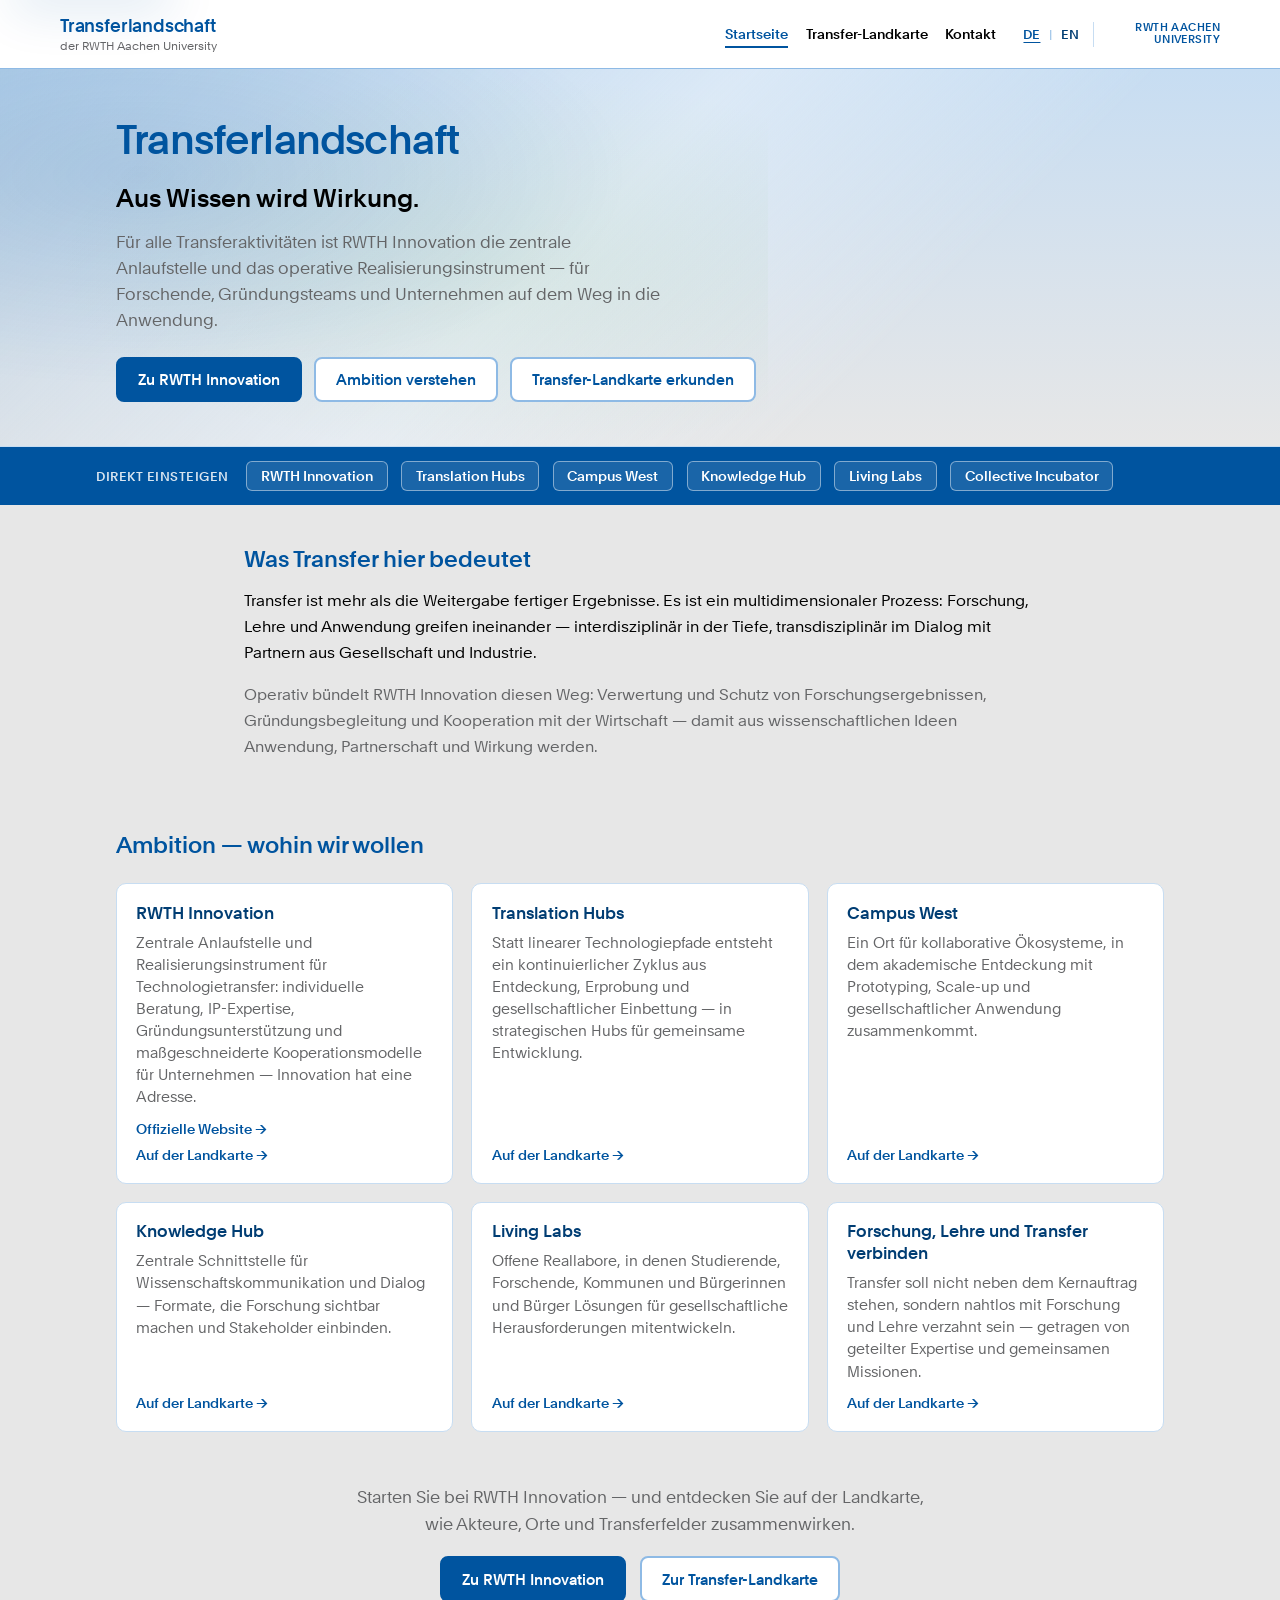
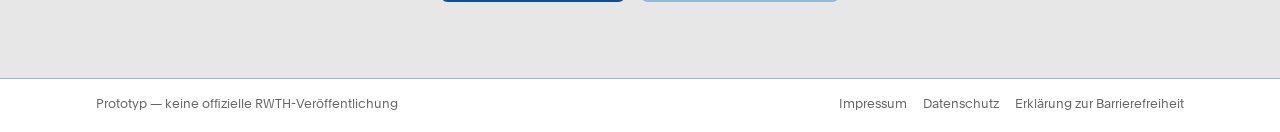
==== index.html @ 6d2f9977 "Publish public Transfer Landscape website. Co-authored-by: Cursor <cursoragent@cursor.com>" ====
<!DOCTYPE html>
<html lang="de">
<head>
  <meta charset="utf-8" />
  <meta name="viewport" content="width=device-width, initial-scale=1" />
  <title>Transferlandschaft der RWTH Aachen University</title>
  <link rel="stylesheet" href="assets/rwth-cms.css" />
  <link rel="stylesheet" href="assets/site.css" />
</head>
<body class="site-body" data-site-page="home">
  <a class="site-skip" href="#content" data-i18n="skipContent">Zum Inhalt springen</a>

  <header class="site-header">
    <div class="site-header-inner">
      <a class="site-brand" data-nav="home" href="index.html">
        <strong data-i18n="siteBrandTitle">Transferlandschaft</strong>
        <span data-i18n="siteBrandSubtitle">der RWTH Aachen University</span>
      </a>
      <nav class="site-nav" aria-label="Hauptnavigation">
        <a data-nav="home" href="index.html" data-i18n="navHome">Startseite</a>
        <a data-nav="map" href="landkarte.html" data-i18n="navMap">Transfer-Landkarte</a>
        <a data-nav="contact" href="kontakt.html" data-i18n="navContact">Kontakt</a>
      </nav>
      <div class="site-header-tools">
        <div class="site-lang" id="lang-switch" role="group" aria-label="Sprache">
          <button type="button" id="lang-de" aria-pressed="true" lang="de">DE</button>
          <span class="sep" aria-hidden="true">|</span>
          <button type="button" id="lang-en" aria-pressed="false" lang="en">EN</button>
        </div>
        <div class="site-wordmark" aria-hidden="true">
          <div class="site-wordmark-text" data-i18n="wordmark">RWTH Aachen University</div>
        </div>
      </div>
    </div>
  </header>

  <main class="site-main" id="content" tabindex="-1">
    <section class="site-hero" aria-labelledby="hero-brand">
      <div class="site-hero-inner">
        <p class="site-hero-brand" id="hero-brand" data-i18n="heroBrand">Transferlandschaft</p>
        <h1 data-i18n="heroHeadline">Aus Wissen wird Wirkung.</h1>
        <p class="lede" data-i18n="heroLede">
          Für alle Transferaktivitäten ist RWTH Innovation die zentrale Anlaufstelle und das operative Realisierungsinstrument — für Forschende, Gründungsteams und Unternehmen auf dem Weg in die Anwendung.
        </p>
        <div class="site-cta-row">
          <a class="site-btn site-btn--primary" data-lang-link="landkarte.html?id=rwth-innovation" href="landkarte.html?id=rwth-innovation" data-i18n="ctaMap">
            Zu RWTH Innovation
          </a>
          <a class="site-btn site-btn--ghost" href="#ambition" data-i18n="ctaAbout">Ambition verstehen</a>
          <a class="site-btn site-btn--ghost" data-lang-link="landkarte.html" href="landkarte.html" data-i18n="ctaLandscape">
            Transfer-Landkarte erkunden
          </a>
        </div>
      </div>
    </section>

    <div class="site-action-strip" aria-label="Schnellzugriff">
      <div class="site-action-strip-inner">
        <span class="label" data-i18n="stripLabel">Direkt einsteigen</span>
        <a class="site-chip" data-lang-link="landkarte.html?id=rwth-innovation" href="landkarte.html?id=rwth-innovation" data-i18n="chipInnovation">RWTH Innovation</a>
        <a class="site-chip" data-lang-link="landkarte.html?id=translation-hubs" href="landkarte.html?id=translation-hubs" data-i18n="chipTranslation">Translation Hubs</a>
        <a class="site-chip" data-lang-link="landkarte.html?id=campus-west" href="landkarte.html?id=campus-west" data-i18n="chipCampusWest">Campus West</a>
        <a class="site-chip" data-lang-link="landkarte.html?id=knowledge-hub" href="landkarte.html?id=knowledge-hub" data-i18n="chipKnowledge">Knowledge Hub</a>
        <a class="site-chip" data-lang-link="landkarte.html?id=living-lab-incubator" href="landkarte.html?id=living-lab-incubator" data-i18n="chipLivingLabs">Living Labs</a>
        <a class="site-chip" data-lang-link="landkarte.html?id=collective-incubator" href="landkarte.html?id=collective-incubator" data-i18n="chipIncubator">Collective Incubator</a>
      </div>
    </div>

    <section class="site-section" aria-labelledby="about-title">
      <h2 id="about-title" data-i18n="aboutTitle">Was Transfer hier bedeutet</h2>
      <p data-i18n="aboutP1">
        Transfer ist mehr als die Weitergabe fertiger Ergebnisse. Es ist ein multidimensionaler Prozess: Forschung, Lehre und Anwendung greifen ineinander — interdisziplinär in der Tiefe, transdisziplinär im Dialog mit Partnern aus Gesellschaft und Industrie.
      </p>
      <p class="muted" data-i18n="aboutP2">
        Operativ bündelt RWTH Innovation diesen Weg: Verwertung und Schutz von Forschungsergebnissen, Gründungsbegleitung und Kooperation mit der Wirtschaft — damit aus wissenschaftlichen Ideen Anwendung, Partnerschaft und Wirkung werden.
      </p>
    </section>

    <section class="site-section site-section--wide" id="ambition" aria-labelledby="modules-title">
      <h2 id="modules-title" data-i18n="modulesTitle">Ambition — wohin wir wollen</h2>
      <ul class="site-modules">
        <li class="site-module">
          <h3 data-i18n="modInnovationTitle">RWTH Innovation</h3>
          <p data-i18n="modInnovationBody">
            Zentrale Anlaufstelle und Realisierungsinstrument für Technologietransfer: individuelle Beratung, IP-Expertise, Gründungsunterstützung und maßgeschneiderte Kooperationsmodelle für Unternehmen — Innovation hat eine Adresse.
          </p>
          <a href="https://www.rwth-innovation.de/de/" target="_blank" rel="noopener noreferrer" data-i18n="modInnovationExternal">Offizielle Website →</a>
          <a data-lang-link="landkarte.html?id=rwth-innovation" href="landkarte.html?id=rwth-innovation" data-i18n="modExplore">Auf der Landkarte →</a>
        </li>
        <li class="site-module">
          <h3 data-i18n="modTranslationTitle">Translation Hubs</h3>
          <p data-i18n="modTranslationBody">
            Statt linearer Technologiepfade entsteht ein kontinuierlicher Zyklus aus Entdeckung, Erprobung und gesellschaftlicher Einbettung — in strategischen Hubs für gemeinsame Entwicklung.
          </p>
          <a data-lang-link="landkarte.html?id=translation-hubs" href="landkarte.html?id=translation-hubs" data-i18n="modExplore">Auf der Landkarte →</a>
        </li>
        <li class="site-module">
          <h3 data-i18n="modCampusTitle">Campus West</h3>
          <p data-i18n="modCampusBody">
            Ein Ort für kollaborative Ökosysteme, in dem akademische Entdeckung mit Prototyping, Scale-up und gesellschaftlicher Anwendung zusammenkommt.
          </p>
          <a data-lang-link="landkarte.html?id=campus-west" href="landkarte.html?id=campus-west" data-i18n="modExplore">Auf der Landkarte →</a>
        </li>
        <li class="site-module">
          <h3 data-i18n="modKnowledgeTitle">Knowledge Hub</h3>
          <p data-i18n="modKnowledgeBody">
            Zentrale Schnittstelle für Wissenschaftskommunikation und Dialog — Formate, die Forschung sichtbar machen und Stakeholder einbinden.
          </p>
          <a data-lang-link="landkarte.html?id=knowledge-hub" href="landkarte.html?id=knowledge-hub" data-i18n="modExplore">Auf der Landkarte →</a>
        </li>
        <li class="site-module">
          <h3 data-i18n="modLabsTitle">Living Labs</h3>
          <p data-i18n="modLabsBody">
            Offene Reallabore, in denen Studierende, Forschende, Kommunen und Bürgerinnen und Bürger Lösungen für gesellschaftliche Herausforderungen mitentwickeln.
          </p>
          <a data-lang-link="landkarte.html?id=living-lab-incubator" href="landkarte.html?id=living-lab-incubator" data-i18n="modExplore">Auf der Landkarte →</a>
        </li>
        <li class="site-module">
          <h3 data-i18n="modIntegrateTitle">Forschung, Lehre und Transfer verbinden</h3>
          <p data-i18n="modIntegrateBody">
            Transfer soll nicht neben dem Kernauftrag stehen, sondern nahtlos mit Forschung und Lehre verzahnt sein — getragen von geteilter Expertise und gemeinsamen Missionen.
          </p>
          <a data-lang-link="landkarte.html?id=transfer-in-teaching" href="landkarte.html?id=transfer-in-teaching" data-i18n="modExplore">Auf der Landkarte →</a>
        </li>
      </ul>
    </section>

    <div class="site-invite">
      <p data-i18n="inviteText">
        Starten Sie bei RWTH Innovation — und entdecken Sie auf der Landkarte, wie Akteure, Orte und Transferfelder zusammenwirken.
      </p>
      <a class="site-btn site-btn--primary" data-lang-link="landkarte.html?id=rwth-innovation" href="landkarte.html?id=rwth-innovation" data-i18n="ctaMap">
        Zu RWTH Innovation
      </a>
      <a class="site-btn site-btn--ghost" data-lang-link="landkarte.html" href="landkarte.html" data-i18n="inviteCta">
        Zur Transfer-Landkarte
      </a>
    </div>
  </main>

  <footer class="site-footer">
    <div class="site-footer-inner">
      <span data-i18n="footerPrototype">Prototyp — keine offizielle RWTH-Veröffentlichung</span>
      <div class="site-footer-links">
        <a href="#" data-i18n="footerImprint">Impressum</a>
        <a href="#" data-i18n="footerPrivacy">Datenschutz</a>
        <a data-lang-link="accessibility.html" href="accessibility.html" data-i18n="a11yLink">Erklärung zur Barrierefreiheit</a>
      </div>
    </div>
  </footer>

  <script src="assets/i18n.js"></script>
  <script src="assets/site-i18n.js"></script>
  <script src="assets/site-chrome.js"></script>
  <script>
    window.TRANSFER_SITE.initPortal(function (lang) {
      var ext = document.querySelector('a[href*="rwth-innovation.de"]');
      if (ext) {
        ext.href = lang === "en"
          ? "https://www.rwth-innovation.de/en/"
          : "https://www.rwth-innovation.de/de/";
      }
    });
  </script>
</body>
</html>
---- assets/rwth-cms.css ----
/**
 * RWTH Aachen CMS / Corporate Design tokens
 * Source: Contentserver core.css (rwth-aachen.de/custom/rwth/resources/css/core.css)
 *         + Corporate Design Farbwelt (HKS 44 / extended palette, 2013)
 *
 * House font: Plain (Swiss Typefaces) — same files as the central CMS.
 * Fallback matches CMS: Arial, sans-serif.
 * Colours use official hex values (blue scale, black/grey, secondary magenta/yellow,
 * and selected extended hues already used for Transfer Barometer filters).
 */
@font-face {
  font-family: Plain;
  src: url("fonts/plain-ultralight.woff2") format("woff2");
  font-weight: 200 280;
  font-style: normal;
  font-display: swap;
}
@font-face {
  font-family: Plain;
  src: url("fonts/plain-light.woff2") format("woff2");
  font-weight: 300 400;
  font-style: normal;
  font-display: swap;
}
@font-face {
  font-family: Plain;
  src: url("fonts/plain-medium.woff2") format("woff2");
  font-weight: 500 700;
  font-style: normal;
  font-display: swap;
}
@font-face {
  font-family: Plain;
  src: url("fonts/plain-light-italic.woff2") format("woff2");
  font-weight: 300 400;
  font-style: italic;
  font-display: swap;
}
@font-face {
  font-family: Plain;
  src: url("fonts/plain-medium-italic.woff2") format("woff2");
  font-weight: 500 700;
  font-style: italic;
  font-display: swap;
}

:root {
  /* CMS core.css */
  --clr-blue: #00549f;
  --clr-blue-75: #407fb7;
  --clr-blue-50: #8ebae5;
  --clr-blue-25: #c7ddf2;
  --clr-blue-10: #e8f1fa;
  --clr-red: #cc071e;
  --clr-red-25: #f2c1c7;
  --clr-yellow: #ffed00;
  --clr-yellow-soft: #f0f3d0;
  --clr-black: #000000;
  --clr-gray-75: #646567;
  --clr-gray-50: #9c9e9f;
  --clr-gray-25: #cfd1d2;
  --clr-gray-7: #eceded;
  --clr-white: #ffffff;
  --clr-page: #e7e7e7;

  /* CD secondary + extended (Farbwelt) */
  --clr-magenta: #e30066;
  --clr-green: #57ab27;
  --clr-petrol: #006165;
  --clr-turquoise: #0098a1;
  --clr-orange: #f6a800;
  --clr-violet: #612158;
  --clr-lilac: #7a6fac;

  /* Portal aliases (existing component CSS) */
  --rwth-blue: var(--clr-blue);
  --rwth-blue-deep: #003d73;
  --rwth-blue-bar: var(--clr-blue);
  --rwth-teal: var(--clr-green);
  --ink: var(--clr-black);
  --muted: var(--clr-gray-75);
  --panel: var(--clr-blue-10);
  --line: var(--clr-blue-50);
  --line-soft: var(--clr-blue-25);
  --page-bg: var(--clr-page);
  --shadow: 0 18px 50px rgba(0, 84, 159, 0.14);
  --focus-ring: var(--clr-blue);
  --focus-accent: var(--clr-orange);

  --font-rwth: Plain, Arial, Helvetica, sans-serif;
}
---- assets/site.css ----
/**
 * Shared chrome for the Transfer portal (Nachhaltigkeitslandschaft-inspired rhythm).
 * Colours + typeface: RWTH CMS / Corporate Design — see rwth-cms.css.
 * Map-specific layout stays in landkarte.html.
 */
:root {
  --site-header-h: 4.25rem;
  --content-max: 52rem;
  --wide-max: 68rem;
}

* { box-sizing: border-box; }

.site-body {
  margin: 0;
  min-height: 100dvh;
  font-family: var(--font-rwth);
  color: var(--ink);
  background: var(--page-bg);
  display: flex;
  flex-direction: column;
}

.site-body a {
  color: var(--rwth-blue);
}
.site-body a.site-btn--primary {
  color: #fff;
}
.site-body a.site-btn--primary:hover {
  color: #fff;
}
.site-body a.site-chip {
  color: #fff;
}
.site-body a.site-chip:hover {
  color: #fff;
}

.site-skip {
  position: absolute;
  z-index: 200;
  left: 0.75rem;
  top: 0.75rem;
  transform: translateY(-160%);
  background: var(--rwth-blue-deep);
  color: #fff;
  padding: 0.55rem 0.9rem;
  border-radius: 8px;
  font-weight: 600;
  font-size: 0.9rem;
  text-decoration: none;
  box-shadow: var(--shadow);
}
.site-skip:focus {
  transform: translateY(0);
  outline: 3px solid var(--focus-accent);
  outline-offset: 2px;
}

:focus-visible {
  outline: 3px solid var(--focus-ring);
  outline-offset: 2px;
}

/* —— Header (matches Nachhaltigkeitslandschaft: brand | nav | lang | logo) —— */
.site-header {
  background: #fff;
  border-bottom: 1px solid var(--line);
  z-index: 40;
  flex-shrink: 0;
}
.site-header-inner {
  display: flex;
  align-items: center;
  justify-content: space-between;
  gap: 1rem 1.5rem;
  flex-wrap: wrap;
  padding: 0.75rem 1.25rem;
  max-width: 1200px;
  margin: 0 auto;
  min-height: var(--site-header-h);
}
.site-header--map .site-header-inner {
  max-width: none;
}

.site-brand {
  display: flex;
  flex-direction: column;
  gap: 0.1rem;
  text-decoration: none;
  color: inherit;
  min-width: 0;
}
.site-brand strong {
  font-family: var(--font-rwth);
  font-size: 1.15rem;
  font-weight: 700;
  color: var(--rwth-blue);
  letter-spacing: -0.01em;
  line-height: 1.2;
}
.site-brand span {
  font-size: 0.78rem;
  color: var(--muted);
  line-height: 1.25;
}

.site-nav {
  display: flex;
  align-items: center;
  gap: 0.15rem 1.1rem;
  flex-wrap: wrap;
  margin-left: auto;
}
.site-nav a {
  text-decoration: none;
  color: var(--ink);
  font-size: 0.9rem;
  font-weight: 500;
  padding: 0.25rem 0;
  border-bottom: 2px solid transparent;
}
.site-nav a:hover {
  color: var(--rwth-blue);
}
.site-nav a[aria-current="page"] {
  color: var(--rwth-blue);
  border-bottom-color: var(--rwth-blue);
  font-weight: 600;
}

.site-header-tools {
  display: flex;
  align-items: center;
  gap: 0.55rem;
  flex-wrap: wrap;
}

.site-lang {
  display: inline-flex;
  align-items: center;
  gap: 0.35rem;
  font-size: 0.82rem;
  font-weight: 600;
  color: var(--rwth-blue-deep);
}
.site-lang a,
.site-lang button {
  appearance: none;
  border: none;
  background: transparent;
  color: inherit;
  font: inherit;
  font-weight: 600;
  cursor: pointer;
  padding: 0.15rem 0.2rem;
  text-decoration: none;
}
.site-lang a:hover,
.site-lang button:hover {
  color: var(--rwth-blue);
}
.site-lang a[aria-pressed="true"],
.site-lang button[aria-pressed="true"],
.site-lang a[aria-current="true"] {
  color: var(--rwth-blue);
  text-decoration: underline;
  text-underline-offset: 3px;
}
.site-lang .sep {
  color: var(--line);
  font-weight: 400;
  user-select: none;
}

.site-wordmark {
  display: flex;
  align-items: center;
  justify-content: center;
  flex-shrink: 0;
  padding-left: 0.35rem;
  border-left: 1px solid var(--line-soft);
  margin-left: 0.15rem;
}
.site-wordmark svg {
  display: block;
  height: 2.1rem;
  width: auto;
}
.site-wordmark-text {
  font-size: 0.68rem;
  font-weight: 700;
  letter-spacing: 0.04em;
  text-transform: uppercase;
  color: var(--rwth-blue);
  line-height: 1.15;
  text-align: right;
  max-width: 7.5rem;
}

/* Map page: compact tools next to lang */
.site-header .map-tool {
  appearance: none;
  border: 1px solid #b7c8da;
  background: #fff;
  color: var(--rwth-blue-deep);
  border-radius: 8px;
  padding: 0.35rem 0.65rem;
  font: inherit;
  font-size: 0.82rem;
  font-weight: 500;
  cursor: pointer;
}
.site-header .map-tool:hover {
  background: #eef4fb;
}

/* —— Footer —— */
.site-footer {
  background: #fff;
  border-top: 1px solid var(--line);
  padding: 1rem 1.25rem 1.35rem;
  flex-shrink: 0;
}
.site-footer-inner {
  max-width: var(--wide-max);
  margin: 0 auto;
  display: flex;
  flex-wrap: wrap;
  gap: 0.5rem 1.25rem;
  align-items: center;
  justify-content: space-between;
  font-size: 0.82rem;
  color: var(--muted);
}
.site-footer-links {
  display: flex;
  flex-wrap: wrap;
  gap: 0.35rem 1rem;
}
.site-footer-links a {
  color: var(--muted);
  text-decoration: none;
}
.site-footer-links a:hover {
  color: var(--rwth-blue);
  text-decoration: underline;
}

/* —— Narrative Startseite —— */
.site-main {
  flex: 1;
  width: 100%;
}

.site-hero {
  position: relative;
  background:
    linear-gradient(135deg, rgba(0, 84, 159, 0.1) 0%, rgba(232, 241, 250, 0.6) 45%, transparent 70%),
    linear-gradient(180deg, var(--clr-blue-25) 0%, var(--page-bg) 100%);
  border-bottom: 1px solid var(--line-soft);
  overflow: hidden;
}
.site-hero::before {
  content: "";
  position: absolute;
  inset: -20% 40% auto -10%;
  height: 120%;
  background:
    radial-gradient(ellipse at 30% 40%, rgba(0, 84, 159, 0.14), transparent 55%),
    radial-gradient(ellipse at 70% 60%, rgba(87, 171, 39, 0.08), transparent 50%);
  pointer-events: none;
}
.site-hero-inner {
  position: relative;
  max-width: var(--wide-max);
  margin: 0 auto;
  padding: 3rem 1.25rem 2.75rem;
}
.site-hero-brand {
  margin: 0 0 1.1rem;
  font-family: var(--font-rwth);
  font-size: clamp(1.85rem, 4vw, 2.55rem);
  font-weight: 700;
  color: var(--rwth-blue);
  letter-spacing: -0.02em;
  line-height: 1.15;
}
.site-hero h1 {
  margin: 0 0 0.85rem;
  font-size: clamp(1.25rem, 2.4vw, 1.55rem);
  font-weight: 600;
  line-height: 1.35;
  color: var(--ink);
  max-width: 36rem;
}
.site-hero .lede {
  margin: 0 0 1.5rem;
  font-size: 1.05rem;
  line-height: 1.55;
  color: var(--muted);
  max-width: 34rem;
}
.site-cta-row {
  display: flex;
  flex-wrap: wrap;
  gap: 0.75rem;
  align-items: center;
}
.site-btn {
  display: inline-flex;
  align-items: center;
  justify-content: center;
  gap: 0.35rem;
  padding: 0.7rem 1.25rem;
  border-radius: 8px;
  font: inherit;
  font-size: 0.95rem;
  font-weight: 600;
  text-decoration: none;
  border: 2px solid transparent;
  cursor: pointer;
}
.site-btn--primary {
  background: var(--rwth-blue);
  color: #fff;
  border-color: var(--rwth-blue);
}
.site-btn--primary:hover {
  background: var(--rwth-blue-deep);
  border-color: var(--rwth-blue-deep);
  color: #fff;
}
.site-btn--ghost {
  background: #fff;
  color: var(--rwth-blue-deep);
  border-color: var(--line);
}
.site-btn--ghost:hover {
  background: #eef4fb;
  color: var(--rwth-blue);
}

/* Dark action strip (filter-bar analogue) */
.site-action-strip {
  background: var(--rwth-blue-bar);
  color: #fff;
  padding: 0.85rem 1.25rem;
}
.site-action-strip-inner {
  max-width: var(--wide-max);
  margin: 0 auto;
  display: flex;
  flex-wrap: wrap;
  align-items: center;
  gap: 0.65rem 0.85rem;
}
.site-action-strip .label {
  font-size: 0.8rem;
  font-weight: 600;
  letter-spacing: 0.04em;
  text-transform: uppercase;
  opacity: 0.85;
  margin-right: 0.25rem;
}
.site-chip {
  appearance: none;
  display: inline-flex;
  align-items: center;
  padding: 0.4rem 0.85rem;
  border-radius: 6px;
  border: 1px solid rgba(255, 255, 255, 0.45);
  background: rgba(255, 255, 255, 0.1);
  color: #fff;
  font: inherit;
  font-size: 0.85rem;
  font-weight: 500;
  text-decoration: none;
  cursor: pointer;
  transition: background 0.15s ease;
}
.site-chip:hover {
  background: rgba(255, 255, 255, 0.22);
  color: #fff;
}

.site-section {
  max-width: var(--content-max);
  margin: 0 auto;
  padding: 2.5rem 1.25rem 1rem;
}
.site-section--wide {
  max-width: var(--wide-max);
}
.site-section h2 {
  margin: 0 0 0.85rem;
  font-family: var(--font-rwth);
  font-size: 1.45rem;
  font-weight: 700;
  color: var(--rwth-blue);
}
.site-section p {
  margin: 0 0 1rem;
  font-size: 1.02rem;
  line-height: 1.6;
  color: var(--ink);
}
.site-section p.muted {
  color: var(--muted);
}

.site-modules {
  display: grid;
  grid-template-columns: repeat(auto-fill, minmax(16.5rem, 1fr));
  gap: 1.15rem;
  margin: 1.5rem 0 0;
  padding: 0;
  list-style: none;
}
.site-module {
  background: #fff;
  border: 1px solid var(--line-soft);
  border-radius: 10px;
  padding: 1.15rem 1.2rem 1.25rem;
  display: flex;
  flex-direction: column;
  gap: 0.45rem;
  min-height: 100%;
  transition: border-color 0.15s ease, box-shadow 0.15s ease;
}
.site-module:hover {
  border-color: var(--line);
  box-shadow: 0 8px 24px rgba(15, 35, 60, 0.08);
}
.site-module h3 {
  margin: 0;
  font-size: 1.05rem;
  font-weight: 600;
  color: var(--rwth-blue-deep);
  line-height: 1.3;
}
.site-module p {
  margin: 0;
  flex: 1;
  font-size: 0.92rem;
  line-height: 1.5;
  color: var(--muted);
}
.site-module a {
  font-size: 0.85rem;
  font-weight: 600;
  text-decoration: none;
  margin-top: 0.35rem;
}
.site-module a:hover {
  text-decoration: underline;
}

.site-invite {
  max-width: var(--wide-max);
  margin: 0.5rem auto 3rem;
  padding: 1.75rem 1.25rem;
  text-align: center;
}
.site-invite p {
  margin: 0 0 1.15rem;
  font-size: 1.08rem;
  line-height: 1.55;
  color: var(--muted);
  max-width: 36rem;
  margin-left: auto;
  margin-right: auto;
}
.site-invite .site-btn + .site-btn {
  margin-left: 0.65rem;
}
.site-module a + a {
  margin-top: 0.15rem;
}

/* Kontakt / simple pages */
.site-prose {
  max-width: var(--content-max);
  margin: 0 auto;
  padding: 2.5rem 1.25rem 3rem;
}
.site-prose h1 {
  margin: 0 0 1rem;
  font-family: var(--font-rwth);
  font-size: 1.75rem;
  font-weight: 700;
  color: var(--rwth-blue);
}
.site-prose p {
  margin: 0 0 1rem;
  line-height: 1.6;
  font-size: 1.02rem;
}
.site-prose p.muted,
.muted {
  color: var(--muted);
}

@media (max-width: 720px) {
  .site-header-inner {
    padding: 0.65rem 1rem;
  }
  .site-nav {
    margin-left: 0;
    width: 100%;
    order: 3;
  }
  .site-wordmark {
    border-left: none;
    padding-left: 0;
  }
  .site-hero-inner {
    padding: 2.25rem 1rem 2rem;
  }
}
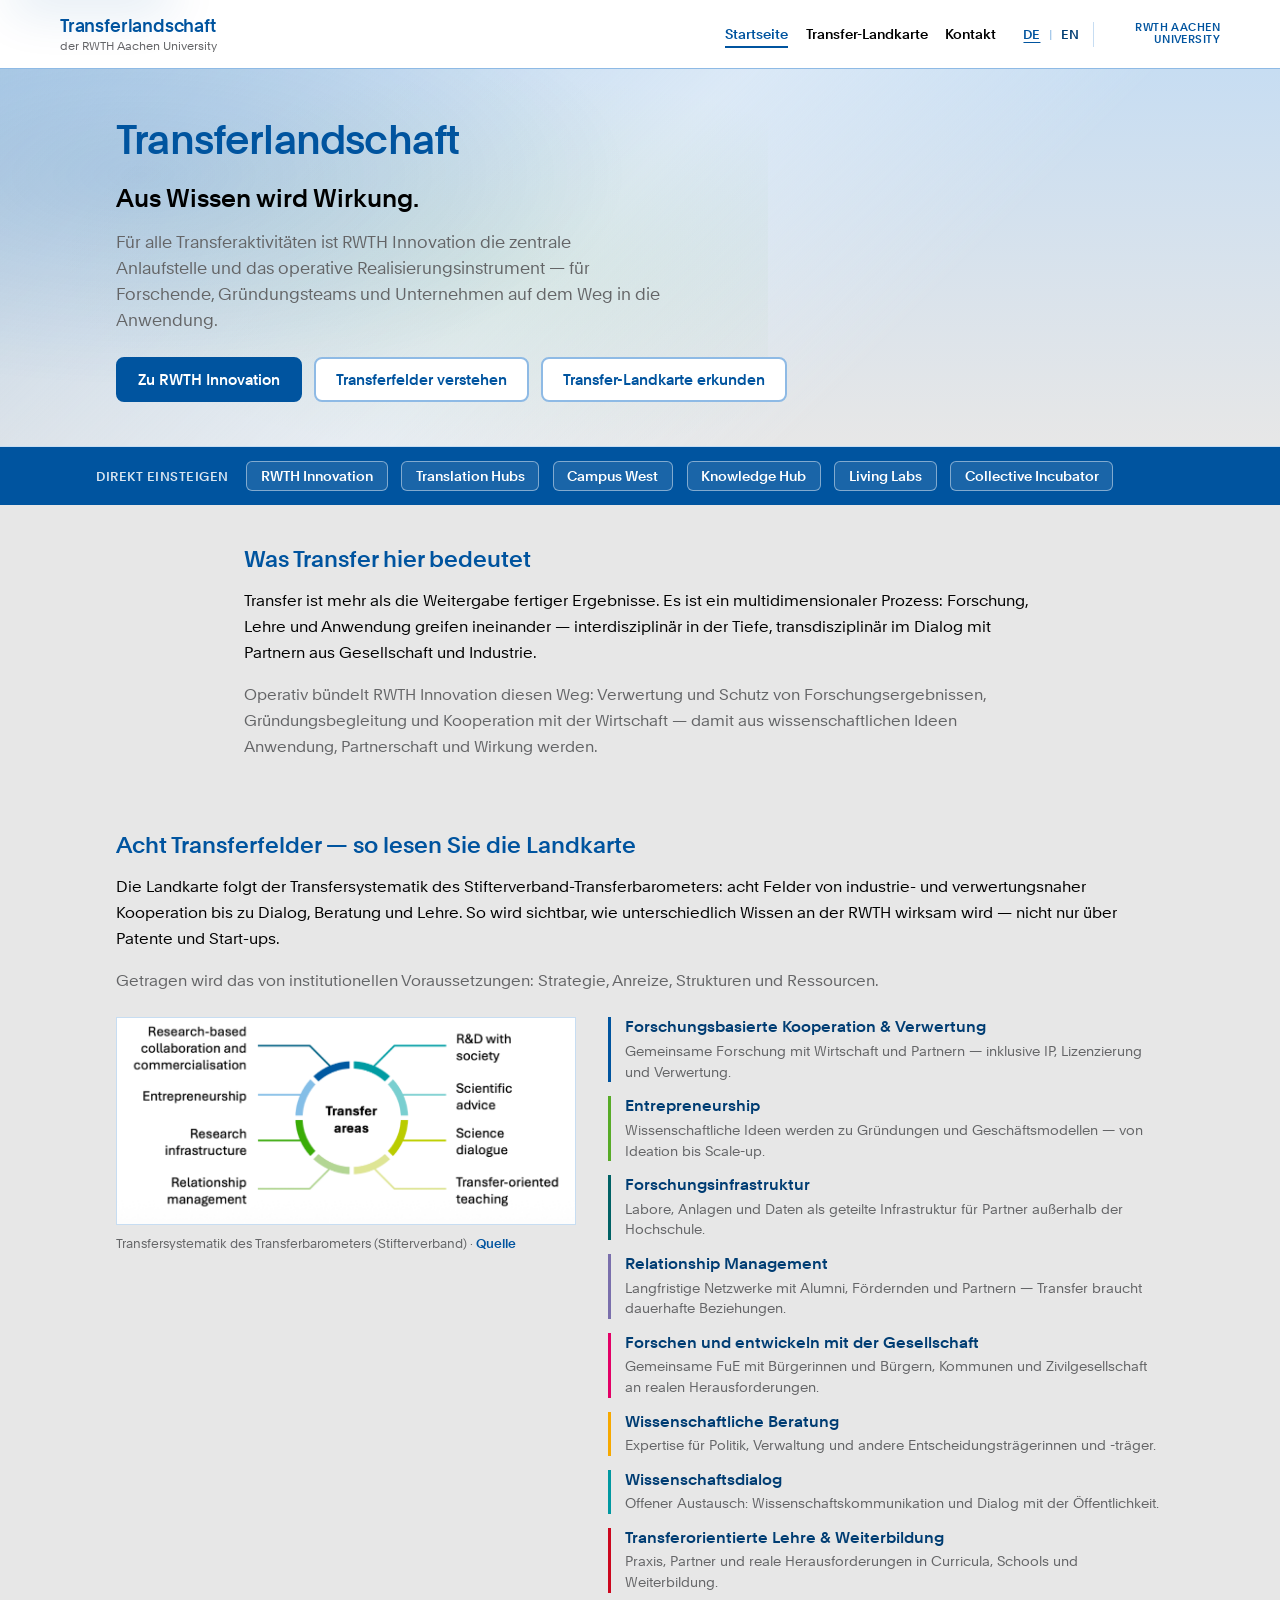
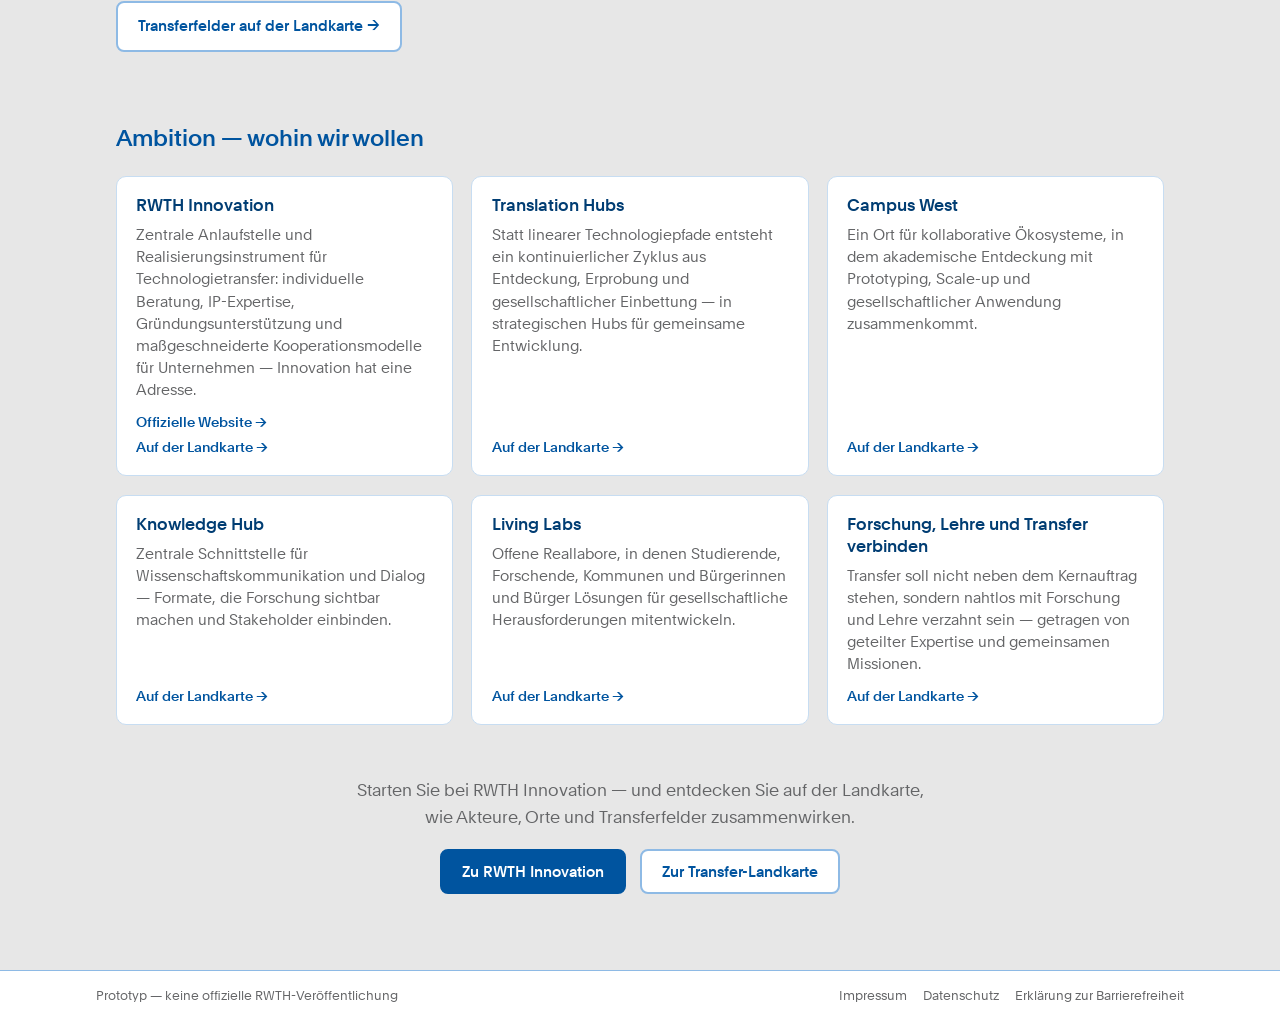
==== commit 5a4abb5b: "Add Transferbarometer dimensions intro on the start page. Co-authored-by: Cursor <cursoragent@cursor" ====
--- a/index.html
+++ b/index.html
@@ -46,7 +46,7 @@
           <a class="site-btn site-btn--primary" data-lang-link="landkarte.html?id=rwth-innovation" href="landkarte.html?id=rwth-innovation" data-i18n="ctaMap">
             Zu RWTH Innovation
           </a>
-          <a class="site-btn site-btn--ghost" href="#ambition" data-i18n="ctaAbout">Ambition verstehen</a>
+          <a class="site-btn site-btn--ghost" href="#dimensions" data-i18n="ctaDimensions">Transferfelder verstehen</a>
           <a class="site-btn site-btn--ghost" data-lang-link="landkarte.html" href="landkarte.html" data-i18n="ctaLandscape">
             Transfer-Landkarte erkunden
           </a>
@@ -73,6 +73,74 @@
       </p>
       <p class="muted" data-i18n="aboutP2">
         Operativ bündelt RWTH Innovation diesen Weg: Verwertung und Schutz von Forschungsergebnissen, Gründungsbegleitung und Kooperation mit der Wirtschaft — damit aus wissenschaftlichen Ideen Anwendung, Partnerschaft und Wirkung werden.
+      </p>
+    </section>
+
+    <section class="site-section site-section--wide" id="dimensions" aria-labelledby="dim-title">
+      <h2 id="dim-title" data-i18n="dimTitle">Acht Transferfelder — so lesen Sie die Landkarte</h2>
+      <p data-i18n="dimIntro">
+        Die Landkarte folgt der Transfersystematik des Stifterverband-Transferbarometers: acht Felder von industrie- und verwertungsnaher Kooperation bis zu Dialog, Beratung und Lehre. So wird sichtbar, wie unterschiedlich Wissen an der RWTH wirksam wird — nicht nur über Patente und Start-ups.
+      </p>
+      <p class="muted" data-i18n="dimPrereq">
+        Getragen wird das von institutionellen Voraussetzungen: Strategie, Anreize, Strukturen und Ressourcen.
+      </p>
+
+      <div class="site-dim-layout">
+        <figure class="site-dim-figure">
+          <img
+            src="assets/transferbarometer-dimensions.png"
+            width="720"
+            height="480"
+            data-i18n-alt="dimFigAlt"
+            alt="Kreisdiagramm der acht Transferfelder des Transferbarometers"
+          />
+          <figcaption>
+            <span data-i18n="dimFigCaption">Transfersystematik des Transferbarometers (Stifterverband)</span>
+            ·
+            <a href="https://www.stifterverband.org/transferbarometer" target="_blank" rel="noopener noreferrer" data-i18n="dimSourceLink">Quelle</a>
+          </figcaption>
+        </figure>
+
+        <ol class="site-dim-list">
+          <li class="site-dim" data-area="collaboration">
+            <h3 data-i18n="dimCollabTitle">Forschungsbasierte Kooperation &amp; Verwertung</h3>
+            <p data-i18n="dimCollabBody">Gemeinsame Forschung mit Wirtschaft und Partnern — inklusive IP, Lizenzierung und Verwertung.</p>
+          </li>
+          <li class="site-dim" data-area="entrepreneurship">
+            <h3 data-i18n="dimEntreTitle">Entrepreneurship</h3>
+            <p data-i18n="dimEntreBody">Wissenschaftliche Ideen werden zu Gründungen und Geschäftsmodellen — von Ideation bis Scale-up.</p>
+          </li>
+          <li class="site-dim" data-area="research-infra">
+            <h3 data-i18n="dimInfraTitle">Forschungsinfrastruktur</h3>
+            <p data-i18n="dimInfraBody">Labore, Anlagen und Daten als geteilte Infrastruktur für Partner außerhalb der Hochschule.</p>
+          </li>
+          <li class="site-dim" data-area="relationship">
+            <h3 data-i18n="dimRelTitle">Relationship Management</h3>
+            <p data-i18n="dimRelBody">Langfristige Netzwerke mit Alumni, Fördernden und Partnern — Transfer braucht dauerhafte Beziehungen.</p>
+          </li>
+          <li class="site-dim" data-area="society">
+            <h3 data-i18n="dimSocietyTitle">Forschen und entwickeln mit der Gesellschaft</h3>
+            <p data-i18n="dimSocietyBody">Gemeinsame FuE mit Bürgerinnen und Bürgern, Kommunen und Zivilgesellschaft an realen Herausforderungen.</p>
+          </li>
+          <li class="site-dim" data-area="advice">
+            <h3 data-i18n="dimAdviceTitle">Wissenschaftliche Beratung</h3>
+            <p data-i18n="dimAdviceBody">Expertise für Politik, Verwaltung und andere Entscheidungsträgerinnen und -träger.</p>
+          </li>
+          <li class="site-dim" data-area="dialogue">
+            <h3 data-i18n="dimDialogueTitle">Wissenschaftsdialog</h3>
+            <p data-i18n="dimDialogueBody">Offener Austausch: Wissenschaftskommunikation und Dialog mit der Öffentlichkeit.</p>
+          </li>
+          <li class="site-dim" data-area="teaching">
+            <h3 data-i18n="dimTeachTitle">Transferorientierte Lehre &amp; Weiterbildung</h3>
+            <p data-i18n="dimTeachBody">Praxis, Partner und reale Herausforderungen in Curricula, Schools und Weiterbildung.</p>
+          </li>
+        </ol>
+      </div>
+
+      <p class="site-dim-cta">
+        <a class="site-btn site-btn--ghost" data-lang-link="landkarte.html?id=transfer-areas" href="landkarte.html?id=transfer-areas" data-i18n="dimMapLink">
+          Transferfelder auf der Landkarte →
+        </a>
       </p>
     </section>
 
--- a/assets/site.css
+++ b/assets/site.css
@@ -409,6 +409,86 @@
 }
 .site-section p.muted {
   color: var(--muted);
+}
+
+/* Transferbarometer dimensions */
+.site-dim-layout {
+  display: grid;
+  grid-template-columns: minmax(14rem, 0.95fr) minmax(0, 1.15fr);
+  gap: 1.75rem 2rem;
+  align-items: start;
+  margin: 1.5rem 0 0.5rem;
+}
+.site-dim-figure {
+  margin: 0;
+  position: sticky;
+  top: 1rem;
+}
+.site-dim-figure img {
+  display: block;
+  width: 100%;
+  height: auto;
+  background: #fff;
+  border: 1px solid var(--line-soft);
+}
+.site-dim-figure figcaption {
+  margin-top: 0.65rem;
+  font-size: 0.8rem;
+  line-height: 1.4;
+  color: var(--muted);
+}
+.site-dim-figure figcaption a {
+  font-weight: 600;
+  text-decoration: none;
+}
+.site-dim-figure figcaption a:hover {
+  text-decoration: underline;
+}
+.site-dim-list {
+  margin: 0;
+  padding: 0;
+  list-style: none;
+  display: grid;
+  gap: 0.85rem;
+}
+.site-dim {
+  margin: 0;
+  padding: 0 0 0 0.9rem;
+  border-left: 3px solid var(--clr-blue);
+}
+.site-dim[data-area="collaboration"] { border-left-color: var(--clr-blue); }
+.site-dim[data-area="entrepreneurship"] { border-left-color: var(--clr-green); }
+.site-dim[data-area="research-infra"] { border-left-color: var(--clr-petrol); }
+.site-dim[data-area="relationship"] { border-left-color: var(--clr-lilac); }
+.site-dim[data-area="society"] { border-left-color: var(--clr-magenta); }
+.site-dim[data-area="advice"] { border-left-color: var(--clr-orange); }
+.site-dim[data-area="dialogue"] { border-left-color: var(--clr-turquoise); }
+.site-dim[data-area="teaching"] { border-left-color: var(--clr-red); }
+.site-dim h3 {
+  margin: 0 0 0.2rem;
+  font-size: 0.98rem;
+  font-weight: 600;
+  color: var(--rwth-blue-deep);
+  line-height: 1.3;
+}
+.site-dim p {
+  margin: 0;
+  font-size: 0.9rem;
+  line-height: 1.45;
+  color: var(--muted);
+}
+.site-dim-cta {
+  margin: 1.5rem 0 0;
+}
+
+@media (max-width: 860px) {
+  .site-dim-layout {
+    grid-template-columns: 1fr;
+  }
+  .site-dim-figure {
+    position: static;
+    max-width: 28rem;
+  }
 }
 
 .site-modules {
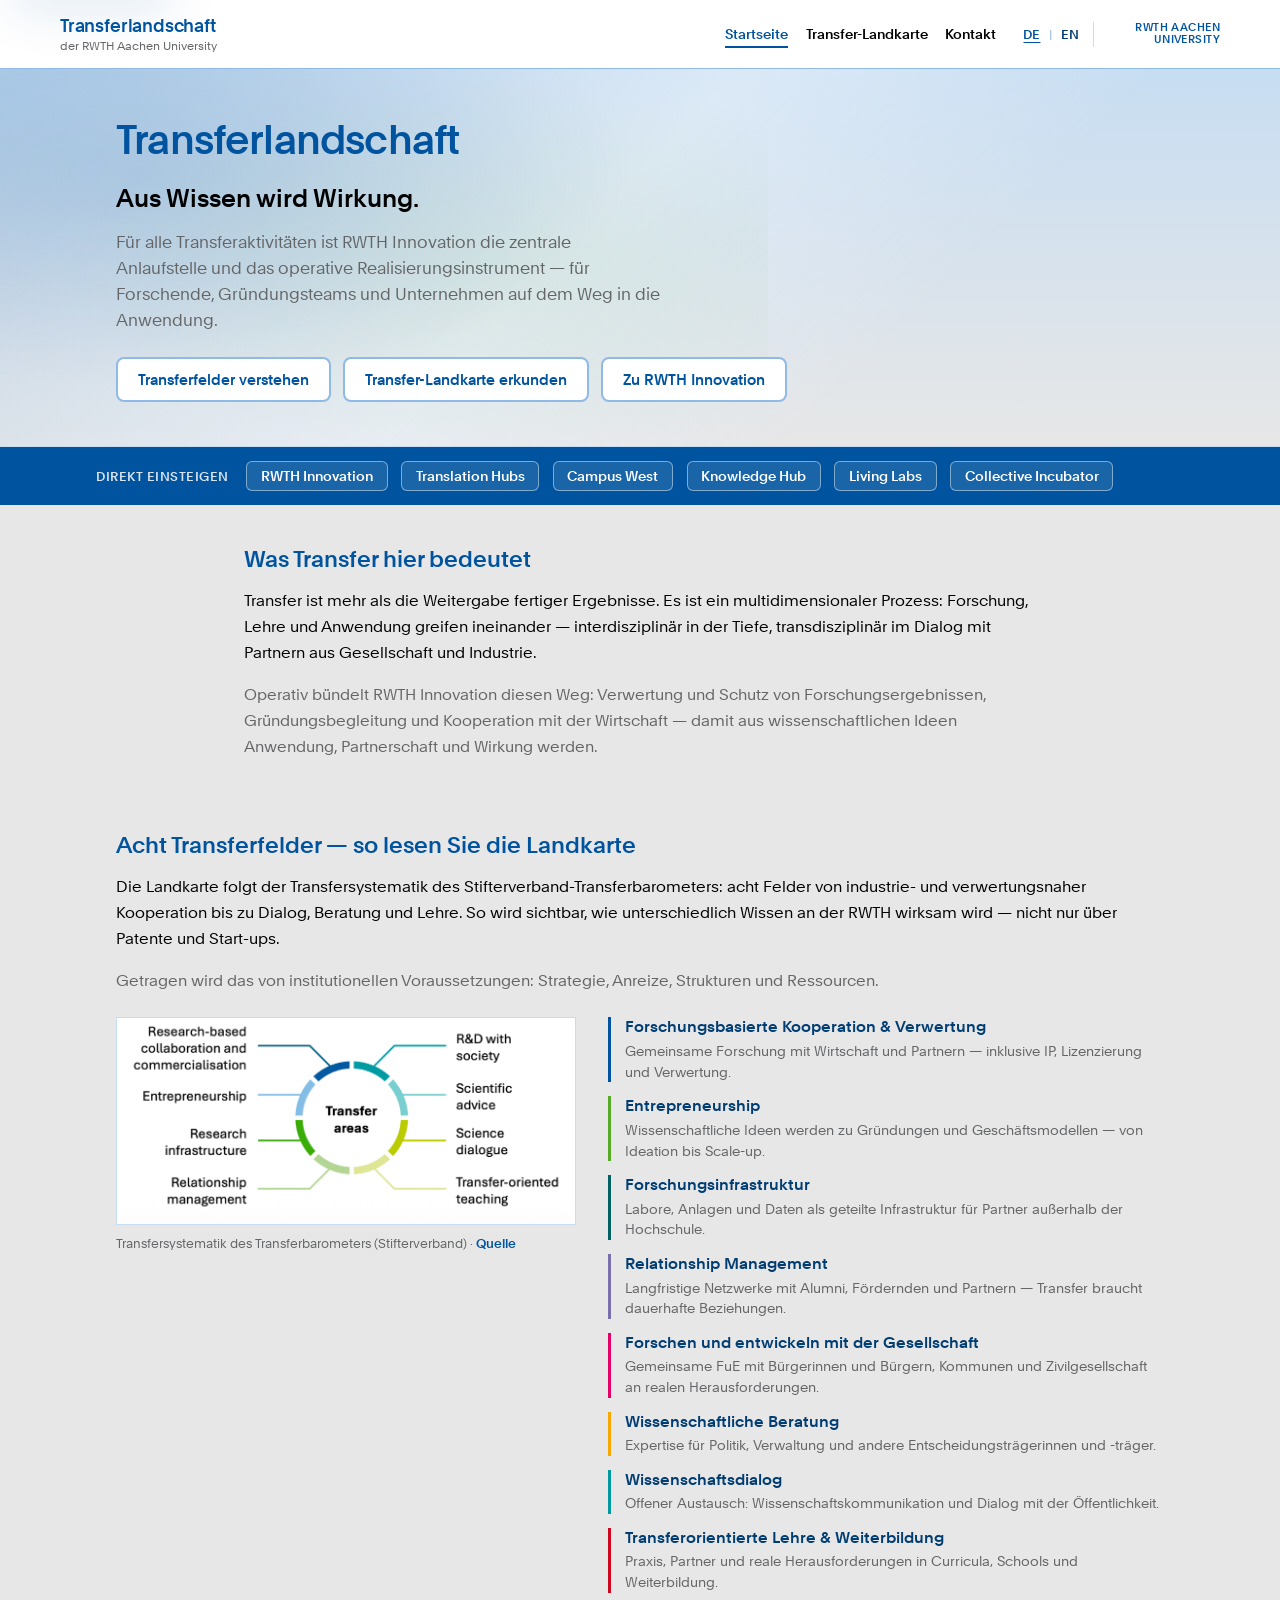
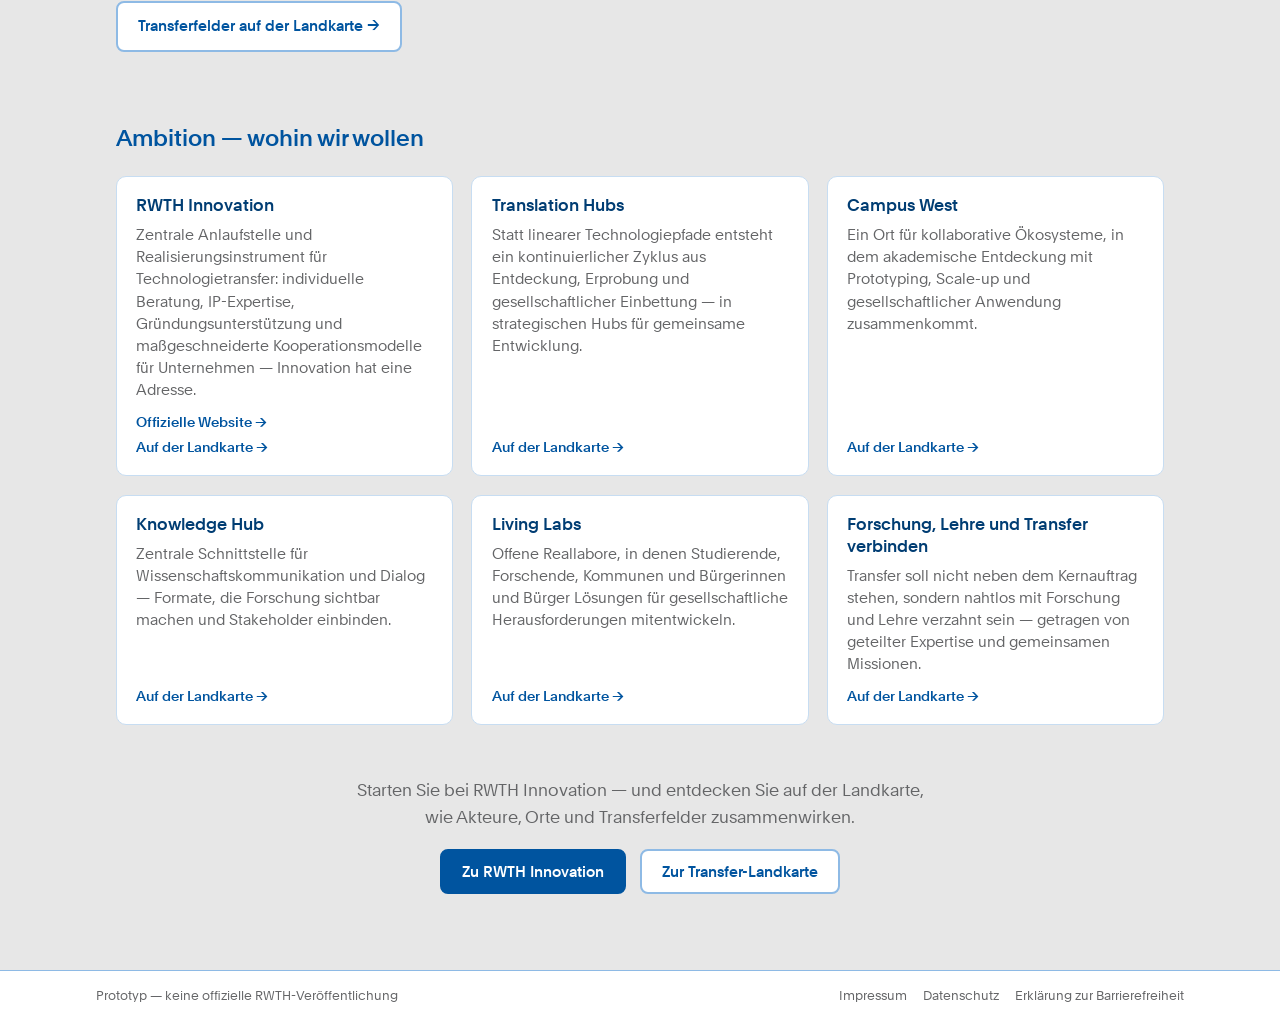
==== commit b57812b5: "De-emphasize hero RWTH Innovation CTA and move it to third. Co-authored-by: Cursor <cursoragent@curs" ====
--- a/index.html
+++ b/index.html
@@ -43,12 +43,12 @@
           Für alle Transferaktivitäten ist RWTH Innovation die zentrale Anlaufstelle und das operative Realisierungsinstrument — für Forschende, Gründungsteams und Unternehmen auf dem Weg in die Anwendung.
         </p>
         <div class="site-cta-row">
-          <a class="site-btn site-btn--primary" data-lang-link="landkarte.html?id=rwth-innovation" href="landkarte.html?id=rwth-innovation" data-i18n="ctaMap">
-            Zu RWTH Innovation
-          </a>
           <a class="site-btn site-btn--ghost" href="#dimensions" data-i18n="ctaDimensions">Transferfelder verstehen</a>
           <a class="site-btn site-btn--ghost" data-lang-link="landkarte.html" href="landkarte.html" data-i18n="ctaLandscape">
             Transfer-Landkarte erkunden
+          </a>
+          <a class="site-btn site-btn--ghost" data-lang-link="landkarte.html?id=rwth-innovation" href="landkarte.html?id=rwth-innovation" data-i18n="ctaMap">
+            Zu RWTH Innovation
           </a>
         </div>
       </div>
